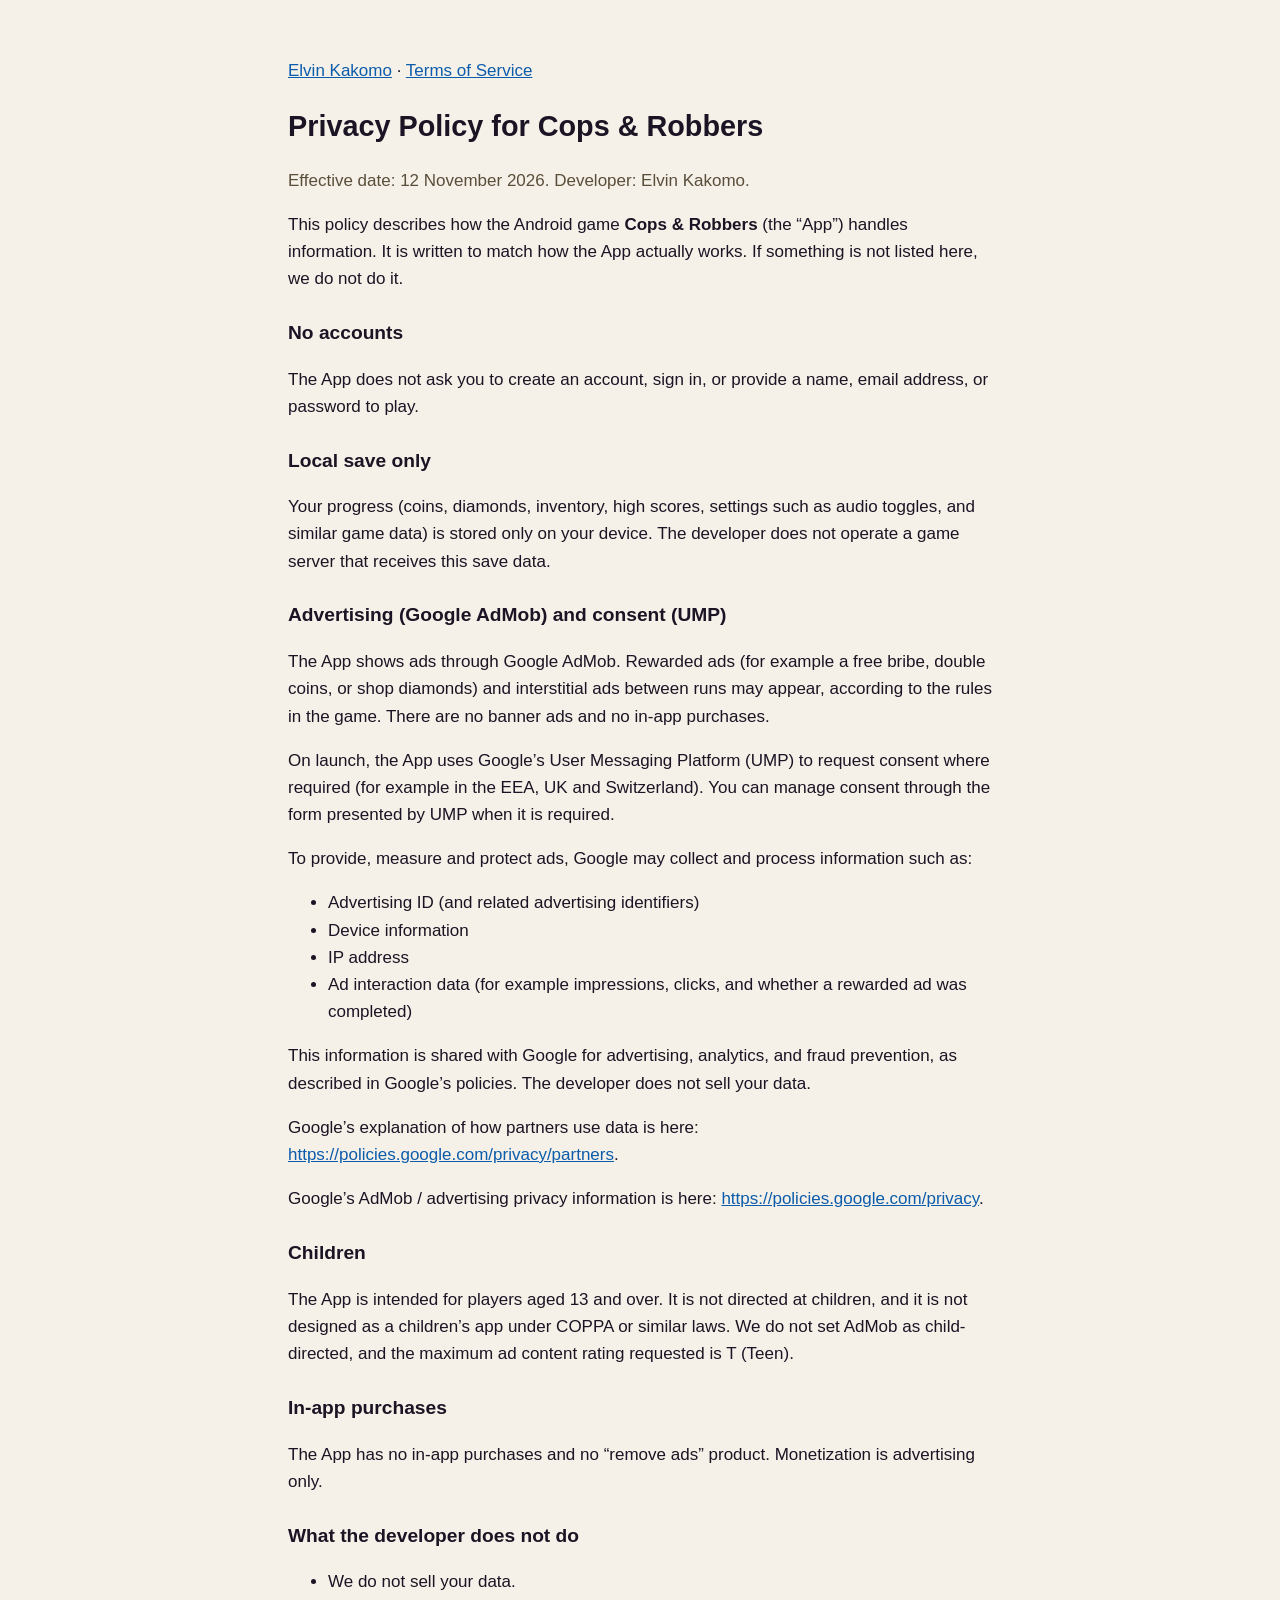
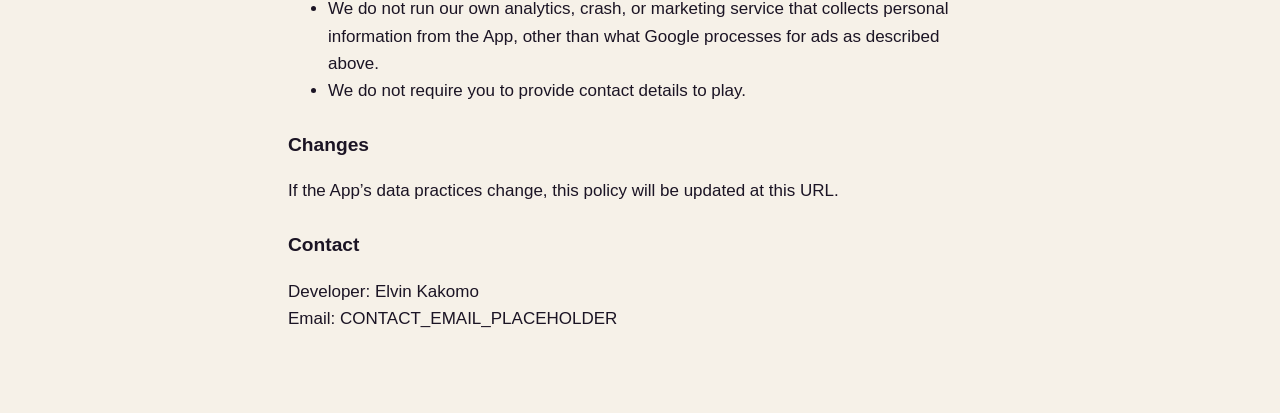
==== cops-and-robbers/privacy.html @ 9cc262f5 "Add developer site, Cops & Robbers privacy and terms, and app-ads.txt" ====
<!DOCTYPE html>
<html lang="en">
<head>
  <meta charset="utf-8">
  <meta name="viewport" content="width=device-width, initial-scale=1">
  <title>Privacy Policy — Cops &amp; Robbers</title>
  <style>
    body { margin:0; font: 17px/1.6 "Segoe UI", Roboto, Helvetica, Arial, sans-serif; color:#1b1424; background:#f6f1e8; }
    main { max-width: 44rem; margin: 0 auto; padding: 2.5rem 1.4rem 4rem; }
    h1 { font-size: 1.8rem; margin-bottom:.2rem; }
    h2 { font-size: 1.2rem; margin-top:1.6rem; }
    .meta { color:#5a4d3a; }
    a { color:#0b5cab; }
  </style>
</head>
<body>
  <main>
    <p><a href="../">Elvin Kakomo</a> · <a href="terms.html">Terms of Service</a></p>
    <h1>Privacy Policy for Cops &amp; Robbers</h1>
    <p class="meta">Effective date: 12 November 2026. Developer: Elvin Kakomo.</p>

    <p>This policy describes how the Android game <strong>Cops &amp; Robbers</strong> (the “App”) handles information. It is written to match how the App actually works. If something is not listed here, we do not do it.</p>

    <h2>No accounts</h2>
    <p>The App does not ask you to create an account, sign in, or provide a name, email address, or password to play.</p>

    <h2>Local save only</h2>
    <p>Your progress (coins, diamonds, inventory, high scores, settings such as audio toggles, and similar game data) is stored only on your device. The developer does not operate a game server that receives this save data.</p>

    <h2>Advertising (Google AdMob) and consent (UMP)</h2>
    <p>The App shows ads through Google AdMob. Rewarded ads (for example a free bribe, double coins, or shop diamonds) and interstitial ads between runs may appear, according to the rules in the game. There are no banner ads and no in-app purchases.</p>
    <p>On launch, the App uses Google’s User Messaging Platform (UMP) to request consent where required (for example in the EEA, UK and Switzerland). You can manage consent through the form presented by UMP when it is required.</p>
    <p>To provide, measure and protect ads, Google may collect and process information such as:</p>
    <ul>
      <li>Advertising ID (and related advertising identifiers)</li>
      <li>Device information</li>
      <li>IP address</li>
      <li>Ad interaction data (for example impressions, clicks, and whether a rewarded ad was completed)</li>
    </ul>
    <p>This information is shared with Google for advertising, analytics, and fraud prevention, as described in Google’s policies. The developer does not sell your data.</p>
    <p>Google’s explanation of how partners use data is here: <a href="https://policies.google.com/privacy/partners">https://policies.google.com/privacy/partners</a>.</p>
    <p>Google’s AdMob / advertising privacy information is here: <a href="https://policies.google.com/privacy">https://policies.google.com/privacy</a>.</p>

    <h2>Children</h2>
    <p>The App is intended for players aged 13 and over. It is not directed at children, and it is not designed as a children’s app under COPPA or similar laws. We do not set AdMob as child-directed, and the maximum ad content rating requested is T (Teen).</p>

    <h2>In-app purchases</h2>
    <p>The App has no in-app purchases and no “remove ads” product. Monetization is advertising only.</p>

    <h2>What the developer does not do</h2>
    <ul>
      <li>We do not sell your data.</li>
      <li>We do not run our own analytics, crash, or marketing service that collects personal information from the App, other than what Google processes for ads as described above.</li>
      <li>We do not require you to provide contact details to play.</li>
    </ul>

    <h2>Changes</h2>
    <p>If the App’s data practices change, this policy will be updated at this URL.</p>

    <h2>Contact</h2>
    <p>Developer: Elvin Kakomo<br>
    Email: CONTACT_EMAIL_PLACEHOLDER</p>
  </main>
</body>
</html>
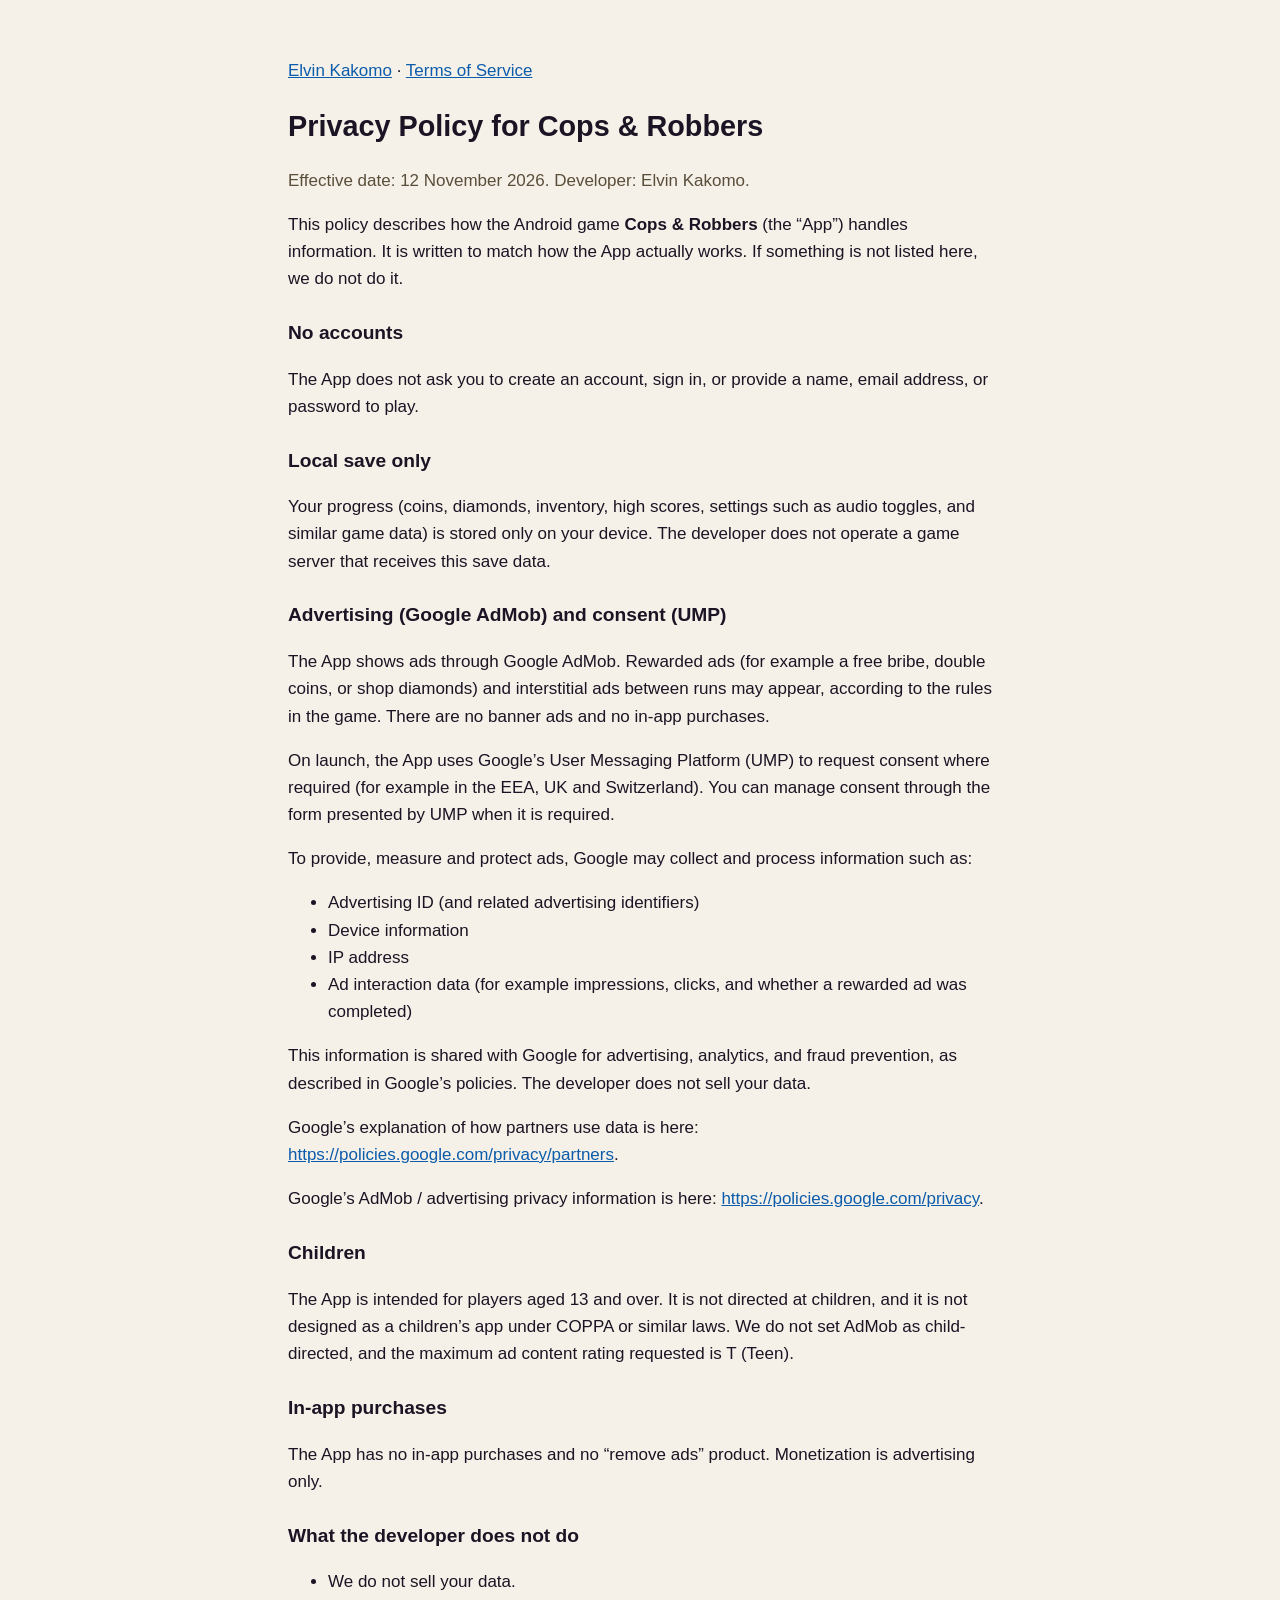
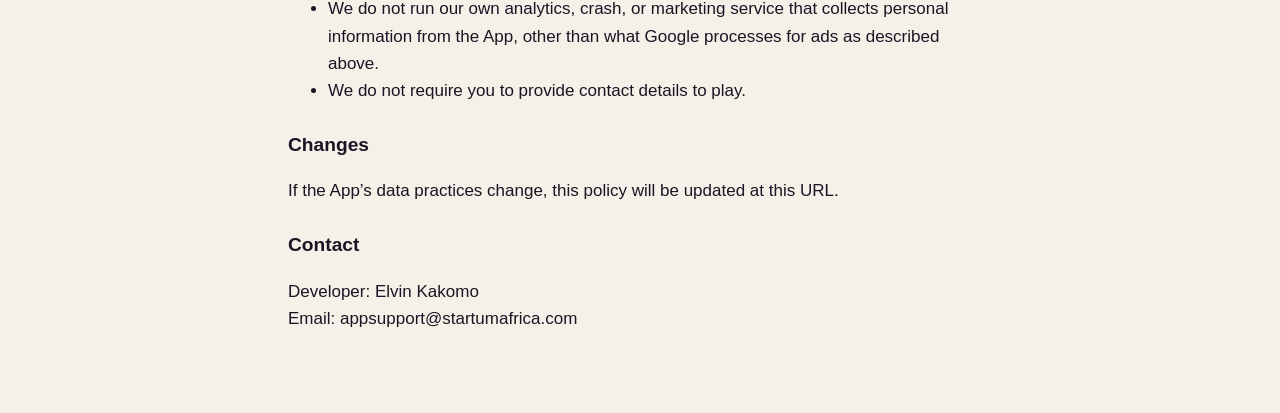
==== commit 854c6bbc: "Set Cops & Robbers support email to appsupport@startumafrica.com Privacy, terms, and the homepage no" ====
--- a/cops-and-robbers/privacy.html
+++ b/cops-and-robbers/privacy.html
@@ -59,7 +59,7 @@
 
     <h2>Contact</h2>
     <p>Developer: Elvin Kakomo<br>
-    Email: CONTACT_EMAIL_PLACEHOLDER</p>
+    Email: appsupport@startumafrica.com</p>
   </main>
 </body>
 </html>
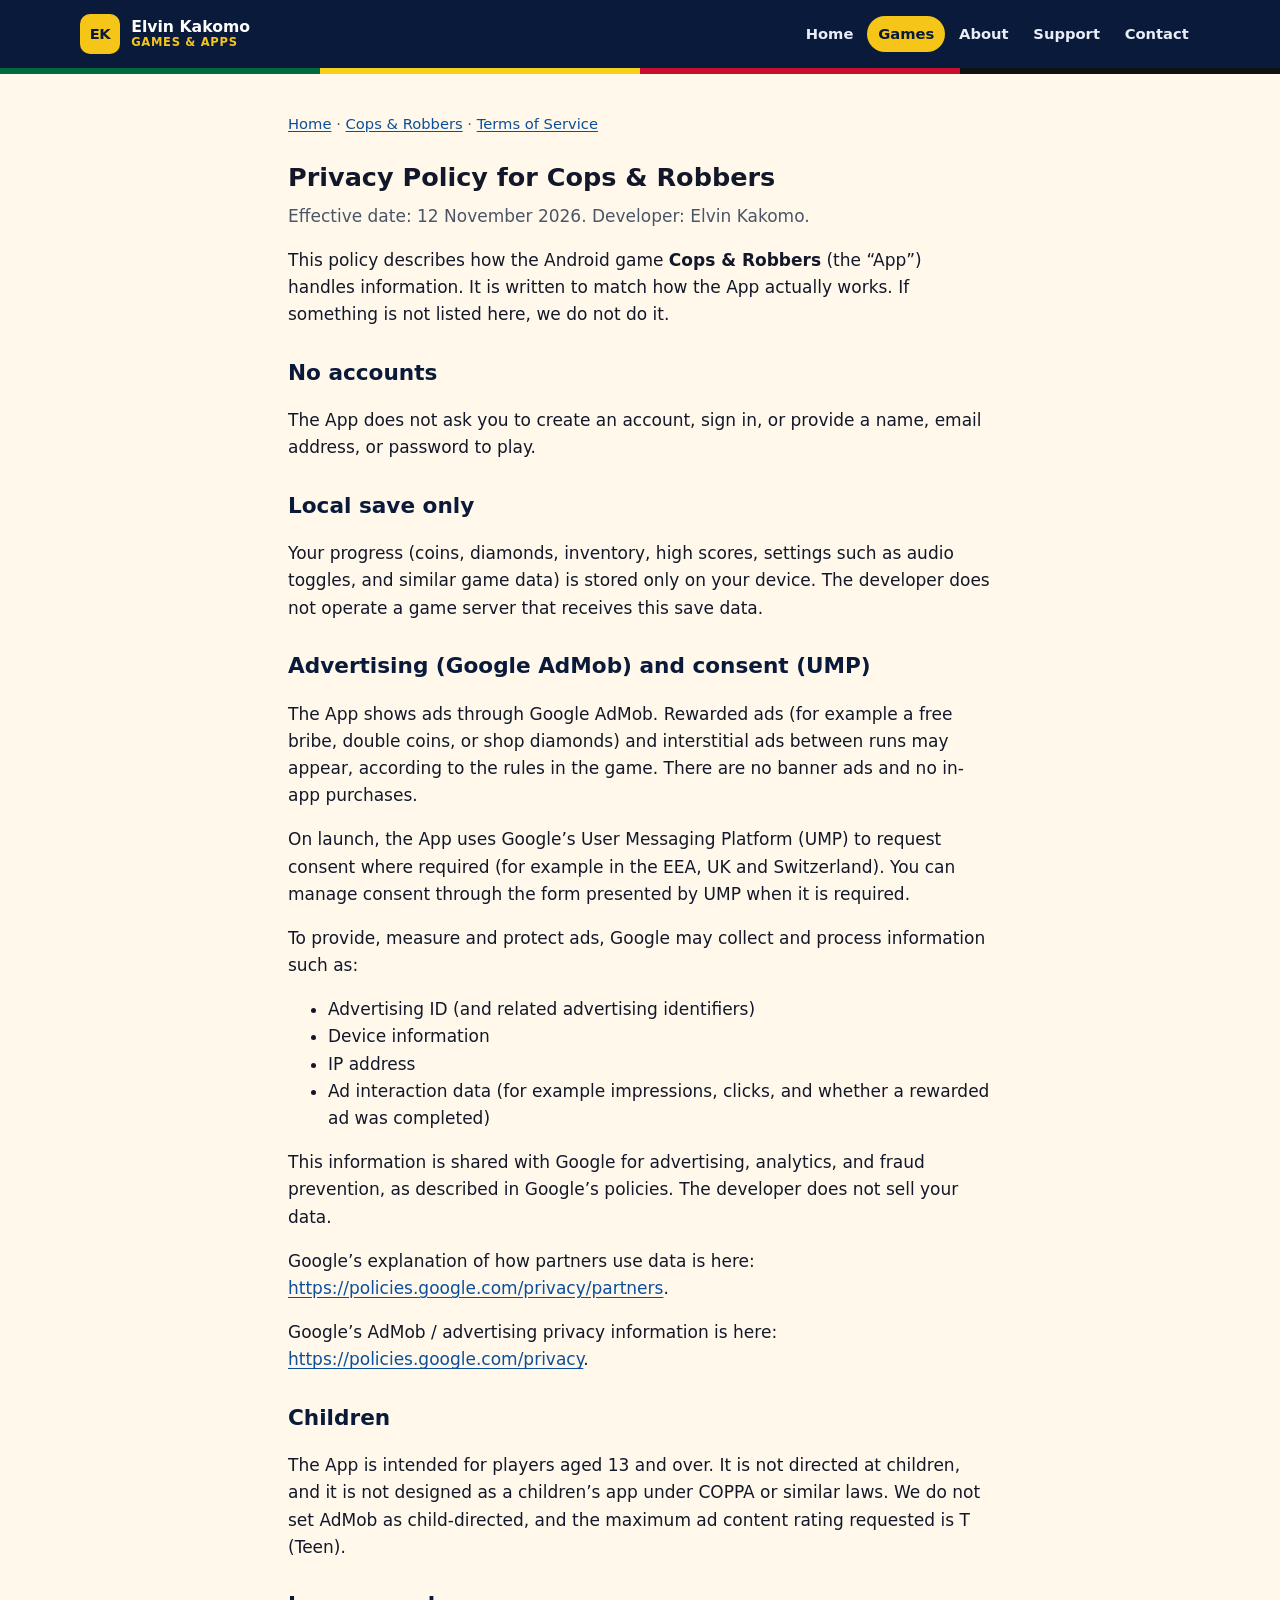
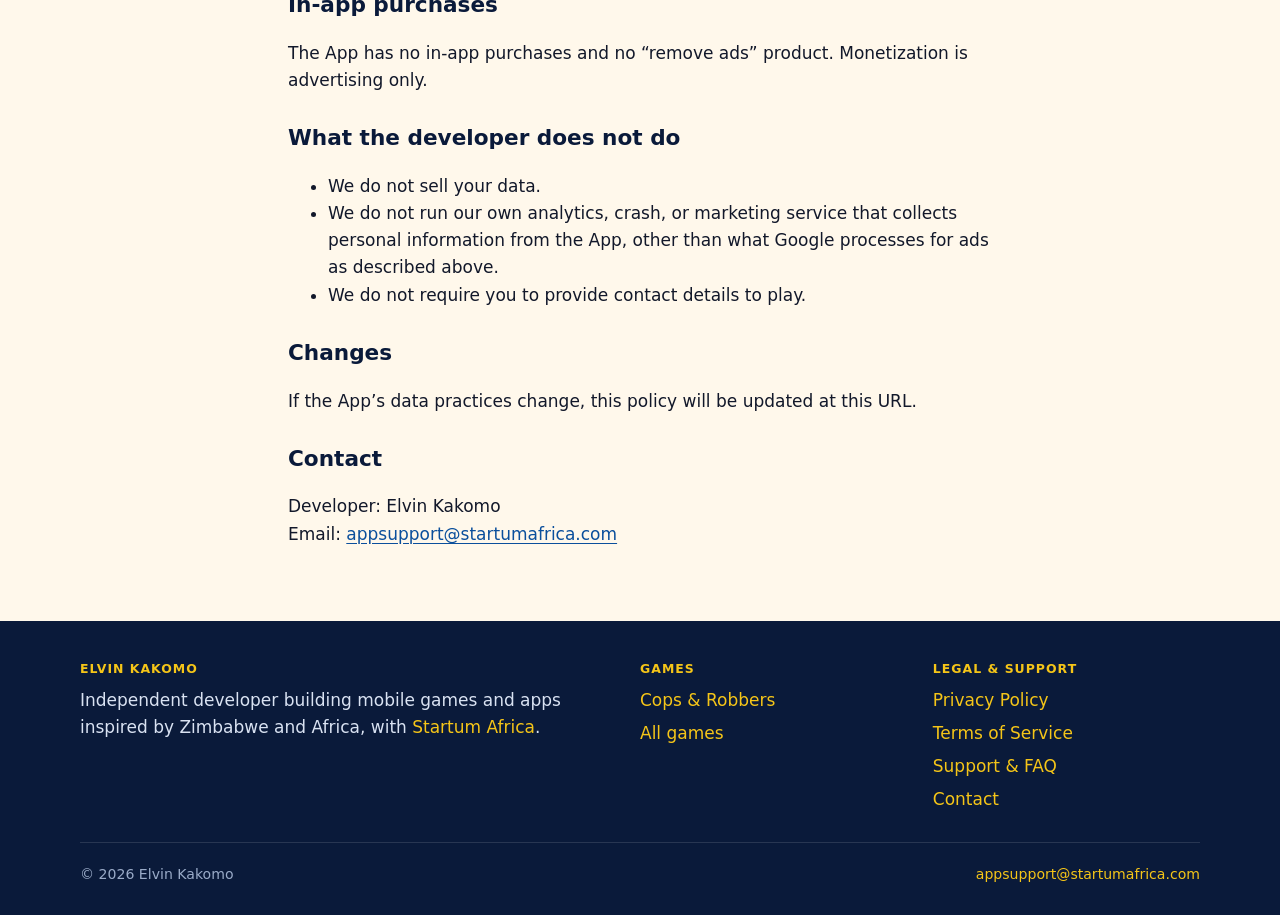
==== commit e753bf77: "Redesign the GitHub Pages site as a studio website. Turn elvinanesu.github.io into a professional de" ====
--- a/cops-and-robbers/privacy.html
+++ b/cops-and-robbers/privacy.html
@@ -3,63 +3,128 @@
 <head>
   <meta charset="utf-8">
   <meta name="viewport" content="width=device-width, initial-scale=1">
+  <meta name="theme-color" content="#0A1A3A">
   <title>Privacy Policy — Cops &amp; Robbers</title>
-  <style>
-    body { margin:0; font: 17px/1.6 "Segoe UI", Roboto, Helvetica, Arial, sans-serif; color:#1b1424; background:#f6f1e8; }
-    main { max-width: 44rem; margin: 0 auto; padding: 2.5rem 1.4rem 4rem; }
-    h1 { font-size: 1.8rem; margin-bottom:.2rem; }
-    h2 { font-size: 1.2rem; margin-top:1.6rem; }
-    .meta { color:#5a4d3a; }
-    a { color:#0b5cab; }
-  </style>
+  <meta name="description" content="Privacy Policy for the Android game Cops & Robbers by Elvin Kakomo. How the app handles advertising, local saves, and your data.">
+  <link rel="canonical" href="https://elvinanesu.github.io/cops-and-robbers/privacy.html">
+  <link rel="icon" href="/assets/img/favicon.ico" sizes="any">
+  <link rel="icon" type="image/png" sizes="32x32" href="/assets/img/favicon-32.png">
+  <link rel="apple-touch-icon" href="/assets/img/apple-touch-icon.png">
+  <meta property="og:type" content="website">
+  <meta property="og:site_name" content="Elvin Kakomo · Games &amp; Apps">
+  <meta property="og:title" content="Privacy Policy — Cops &amp; Robbers">
+  <meta property="og:description" content="Privacy Policy for the Android game Cops & Robbers by Elvin Kakomo. How the app handles advertising, local saves, and your data.">
+  <meta property="og:url" content="https://elvinanesu.github.io/cops-and-robbers/privacy.html">
+  <meta property="og:image" content="https://elvinanesu.github.io/assets/img/og-image.jpg">
+  <meta property="og:image:width" content="1200">
+  <meta property="og:image:height" content="630">
+  <meta property="og:image:alt" content="Cops &amp; Robbers — a Zimbabwe-inspired endless runner">
+  <meta name="twitter:card" content="summary_large_image">
+  <meta name="twitter:title" content="Privacy Policy — Cops &amp; Robbers">
+  <meta name="twitter:description" content="Privacy Policy for the Android game Cops & Robbers by Elvin Kakomo. How the app handles advertising, local saves, and your data.">
+  <meta name="twitter:image" content="https://elvinanesu.github.io/assets/img/og-image.jpg">
+  <link rel="stylesheet" href="/assets/css/style.css">
 </head>
 <body>
-  <main>
-    <p><a href="../">Elvin Kakomo</a> · <a href="terms.html">Terms of Service</a></p>
-    <h1>Privacy Policy for Cops &amp; Robbers</h1>
-    <p class="meta">Effective date: 12 November 2026. Developer: Elvin Kakomo.</p>
+  <a class="skip" href="#main">Skip to content</a>
+  <header class="site-header">
+    <div class="wrap header-bar">
+      <a class="brand" href="/">
+        <span class="brand-mark" aria-hidden="true">EK</span>
+        <span class="brand-text">
+          <span class="brand-name">Elvin Kakomo</span>
+          <span class="brand-tag">Games &amp; Apps</span>
+        </span>
+      </a>
+      <nav class="nav" aria-label="Primary">
+        <a href="/">Home</a>
+        <a href="/games.html" aria-current="page">Games</a>
+        <a href="/about.html">About</a>
+        <a href="/support.html">Support</a>
+        <a href="/contact.html">Contact</a>
+      </nav>
+    </div>
+    <div class="flag-stripe" aria-hidden="true"></div>
+  </header>
 
-    <p>This policy describes how the Android game <strong>Cops &amp; Robbers</strong> (the “App”) handles information. It is written to match how the App actually works. If something is not listed here, we do not do it.</p>
+  <main id="main">
+    <article class="wrap legal">
+      <p class="crumbs"><a href="/">Home</a> · <a href="/cops-and-robbers/">Cops &amp; Robbers</a> · <a href="terms.html">Terms of Service</a></p>
+      <h1>Privacy Policy for Cops &amp; Robbers</h1>
+      <p class="meta">Effective date: 12 November 2026. Developer: Elvin Kakomo.</p>
 
-    <h2>No accounts</h2>
-    <p>The App does not ask you to create an account, sign in, or provide a name, email address, or password to play.</p>
+      <p>This policy describes how the Android game <strong>Cops &amp; Robbers</strong> (the “App”) handles information. It is written to match how the App actually works. If something is not listed here, we do not do it.</p>
 
-    <h2>Local save only</h2>
-    <p>Your progress (coins, diamonds, inventory, high scores, settings such as audio toggles, and similar game data) is stored only on your device. The developer does not operate a game server that receives this save data.</p>
+      <h2>No accounts</h2>
+      <p>The App does not ask you to create an account, sign in, or provide a name, email address, or password to play.</p>
 
-    <h2>Advertising (Google AdMob) and consent (UMP)</h2>
-    <p>The App shows ads through Google AdMob. Rewarded ads (for example a free bribe, double coins, or shop diamonds) and interstitial ads between runs may appear, according to the rules in the game. There are no banner ads and no in-app purchases.</p>
-    <p>On launch, the App uses Google’s User Messaging Platform (UMP) to request consent where required (for example in the EEA, UK and Switzerland). You can manage consent through the form presented by UMP when it is required.</p>
-    <p>To provide, measure and protect ads, Google may collect and process information such as:</p>
-    <ul>
-      <li>Advertising ID (and related advertising identifiers)</li>
-      <li>Device information</li>
-      <li>IP address</li>
-      <li>Ad interaction data (for example impressions, clicks, and whether a rewarded ad was completed)</li>
-    </ul>
-    <p>This information is shared with Google for advertising, analytics, and fraud prevention, as described in Google’s policies. The developer does not sell your data.</p>
-    <p>Google’s explanation of how partners use data is here: <a href="https://policies.google.com/privacy/partners">https://policies.google.com/privacy/partners</a>.</p>
-    <p>Google’s AdMob / advertising privacy information is here: <a href="https://policies.google.com/privacy">https://policies.google.com/privacy</a>.</p>
+      <h2>Local save only</h2>
+      <p>Your progress (coins, diamonds, inventory, high scores, settings such as audio toggles, and similar game data) is stored only on your device. The developer does not operate a game server that receives this save data.</p>
 
-    <h2>Children</h2>
-    <p>The App is intended for players aged 13 and over. It is not directed at children, and it is not designed as a children’s app under COPPA or similar laws. We do not set AdMob as child-directed, and the maximum ad content rating requested is T (Teen).</p>
+      <h2>Advertising (Google AdMob) and consent (UMP)</h2>
+      <p>The App shows ads through Google AdMob. Rewarded ads (for example a free bribe, double coins, or shop diamonds) and interstitial ads between runs may appear, according to the rules in the game. There are no banner ads and no in-app purchases.</p>
+      <p>On launch, the App uses Google’s User Messaging Platform (UMP) to request consent where required (for example in the EEA, UK and Switzerland). You can manage consent through the form presented by UMP when it is required.</p>
+      <p>To provide, measure and protect ads, Google may collect and process information such as:</p>
+      <ul>
+        <li>Advertising ID (and related advertising identifiers)</li>
+        <li>Device information</li>
+        <li>IP address</li>
+        <li>Ad interaction data (for example impressions, clicks, and whether a rewarded ad was completed)</li>
+      </ul>
+      <p>This information is shared with Google for advertising, analytics, and fraud prevention, as described in Google’s policies. The developer does not sell your data.</p>
+      <p>Google’s explanation of how partners use data is here: <a href="https://policies.google.com/privacy/partners">https://policies.google.com/privacy/partners</a>.</p>
+      <p>Google’s AdMob / advertising privacy information is here: <a href="https://policies.google.com/privacy">https://policies.google.com/privacy</a>.</p>
 
-    <h2>In-app purchases</h2>
-    <p>The App has no in-app purchases and no “remove ads” product. Monetization is advertising only.</p>
+      <h2>Children</h2>
+      <p>The App is intended for players aged 13 and over. It is not directed at children, and it is not designed as a children’s app under COPPA or similar laws. We do not set AdMob as child-directed, and the maximum ad content rating requested is T (Teen).</p>
 
-    <h2>What the developer does not do</h2>
-    <ul>
-      <li>We do not sell your data.</li>
-      <li>We do not run our own analytics, crash, or marketing service that collects personal information from the App, other than what Google processes for ads as described above.</li>
-      <li>We do not require you to provide contact details to play.</li>
-    </ul>
+      <h2>In-app purchases</h2>
+      <p>The App has no in-app purchases and no “remove ads” product. Monetization is advertising only.</p>
 
-    <h2>Changes</h2>
-    <p>If the App’s data practices change, this policy will be updated at this URL.</p>
+      <h2>What the developer does not do</h2>
+      <ul>
+        <li>We do not sell your data.</li>
+        <li>We do not run our own analytics, crash, or marketing service that collects personal information from the App, other than what Google processes for ads as described above.</li>
+        <li>We do not require you to provide contact details to play.</li>
+      </ul>
 
-    <h2>Contact</h2>
-    <p>Developer: Elvin Kakomo<br>
-    Email: appsupport@startumafrica.com</p>
+      <h2>Changes</h2>
+      <p>If the App’s data practices change, this policy will be updated at this URL.</p>
+
+      <h2>Contact</h2>
+      <p>Developer: Elvin Kakomo<br>
+      Email: <a href="mailto:appsupport@startumafrica.com">appsupport@startumafrica.com</a></p>
+    </article>
   </main>
+  <footer class="site-footer">
+    <div class="wrap">
+      <div class="footer-grid">
+        <div>
+          <h2>Elvin Kakomo</h2>
+          <p>Independent developer building mobile games and apps inspired by Zimbabwe and Africa, with <a href="https://startumafrica.com">Startum Africa</a>.</p>
+        </div>
+        <div>
+          <h2>Games</h2>
+          <ul class="footer-links">
+            <li><a href="/cops-and-robbers/">Cops &amp; Robbers</a></li>
+            <li><a href="/games.html">All games</a></li>
+          </ul>
+        </div>
+        <div>
+          <h2>Legal &amp; support</h2>
+          <ul class="footer-links">
+            <li><a href="/cops-and-robbers/privacy.html">Privacy Policy</a></li>
+            <li><a href="/cops-and-robbers/terms.html">Terms of Service</a></li>
+            <li><a href="/support.html">Support &amp; FAQ</a></li>
+            <li><a href="/contact.html">Contact</a></li>
+          </ul>
+        </div>
+      </div>
+      <div class="footer-bottom">
+        <p>© 2026 Elvin Kakomo</p>
+        <p><a href="mailto:appsupport@startumafrica.com">appsupport@startumafrica.com</a></p>
+      </div>
+    </div>
+  </footer>
 </body>
 </html>
--- a/assets/css/style.css
+++ b/assets/css/style.css
@@ -0,0 +1,746 @@
+/* Elvin Kakomo · Games & Apps — shared studio styles */
+:root {
+  --navy: #0a1a3a;
+  --navy-2: #132a5c;
+  --navy-3: #1c3a73;
+  --ink: #12182a;
+  --muted: #4a5568;
+  --gold: #f5c518;
+  --gold-soft: #ffe36a;
+  --gold-deep: #c9a014;
+  --cream: #fff8eb;
+  --cream-2: #f3ead6;
+  --card: #ffffff;
+  --line: #e4d9c2;
+  --flag-green: #006b3f;
+  --flag-yellow: #f7d117;
+  --flag-red: #c8102e;
+  --flag-black: #111111;
+  --link: #0b4f9c;
+  --danger: #c8102e;
+  --radius: 18px;
+  --shadow: 0 10px 30px rgba(10, 26, 58, 0.12);
+  --shadow-lg: 0 22px 50px rgba(10, 26, 58, 0.18);
+  --header-h: 4.25rem;
+  --font: "Segoe UI", "Avenir Next", "Helvetica Neue", ui-sans-serif, system-ui, sans-serif;
+  --max: 1120px;
+  --focus: 0 0 0 3px var(--cream), 0 0 0 6px var(--gold);
+}
+
+*,
+*::before,
+*::after { box-sizing: border-box; }
+
+html { scroll-behavior: smooth; }
+
+html:focus-within { scroll-behavior: smooth; }
+
+@media (prefers-reduced-motion: reduce) {
+  html { scroll-behavior: auto; }
+  *, *::before, *::after {
+    animation-duration: 0.01ms !important;
+    animation-iteration-count: 1 !important;
+    transition-duration: 0.01ms !important;
+    scroll-behavior: auto !important;
+  }
+}
+
+body {
+  margin: 0;
+  font-family: var(--font);
+  font-size: 1.0625rem;
+  line-height: 1.6;
+  color: var(--ink);
+  background: var(--cream);
+  min-height: 100vh;
+  display: flex;
+  flex-direction: column;
+}
+
+img { max-width: 100%; height: auto; display: block; }
+
+a { color: var(--link); text-underline-offset: 0.15em; }
+
+a:hover { color: var(--navy-2); }
+
+:focus-visible {
+  outline: 3px solid var(--gold);
+  outline-offset: 3px;
+}
+
+.skip {
+  position: absolute;
+  left: 0.75rem;
+  top: -3.5rem;
+  z-index: 100;
+  background: var(--gold);
+  color: var(--navy);
+  font-weight: 700;
+  padding: 0.5rem 0.9rem;
+  border-radius: 8px;
+  text-decoration: none;
+}
+
+.skip:focus { top: 0.75rem; }
+
+.wrap {
+  width: min(var(--max), calc(100% - 2rem));
+  margin-inline: auto;
+}
+
+/* ---------- Header ---------- */
+.site-header {
+  background: var(--navy);
+  color: #fff;
+  position: sticky;
+  top: 0;
+  z-index: 50;
+}
+
+.header-bar {
+  display: flex;
+  align-items: center;
+  justify-content: space-between;
+  gap: 1rem;
+  min-height: var(--header-h);
+  flex-wrap: wrap;
+  padding: 0.55rem 0;
+}
+
+.brand {
+  display: flex;
+  align-items: center;
+  gap: 0.7rem;
+  text-decoration: none;
+  color: #fff;
+  min-width: 0;
+}
+
+.brand:hover { color: #fff; }
+
+.brand-mark {
+  flex: 0 0 auto;
+  width: 2.5rem;
+  height: 2.5rem;
+  border-radius: 10px;
+  background: var(--gold);
+  color: var(--navy);
+  font-weight: 800;
+  font-size: 0.92rem;
+  letter-spacing: -0.03em;
+  display: grid;
+  place-items: center;
+  line-height: 1;
+}
+
+.brand-text { display: flex; flex-direction: column; line-height: 1.15; }
+
+.brand-name { font-weight: 700; font-size: 0.98rem; }
+
+.brand-tag {
+  font-size: 0.72rem;
+  letter-spacing: 0.06em;
+  text-transform: uppercase;
+  color: var(--gold);
+  font-weight: 650;
+}
+
+.nav {
+  display: flex;
+  flex-wrap: wrap;
+  gap: 0.15rem 0.15rem;
+}
+
+.nav a {
+  color: #e8eef8;
+  text-decoration: none;
+  font-weight: 600;
+  font-size: 0.92rem;
+  padding: 0.4rem 0.7rem;
+  border-radius: 999px;
+}
+
+.nav a:hover { background: rgba(255, 255, 255, 0.08); color: #fff; }
+
+.nav a[aria-current="page"] {
+  background: var(--gold);
+  color: var(--navy);
+}
+
+.flag-stripe {
+  height: 6px;
+  background: linear-gradient(
+    90deg,
+    var(--flag-green) 0 25%,
+    var(--flag-yellow) 25% 50%,
+    var(--flag-red) 50% 75%,
+    var(--flag-black) 75% 100%
+  );
+}
+
+/* ---------- Footer ---------- */
+.site-footer {
+  margin-top: auto;
+  background: var(--navy);
+  color: #d9e2f2;
+  padding: 2.4rem 0 1.6rem;
+}
+
+.footer-grid {
+  display: grid;
+  gap: 1.6rem;
+}
+
+.site-footer a { color: var(--gold); text-decoration: none; }
+
+.site-footer a:hover { text-decoration: underline; color: var(--gold-soft); }
+
+.site-footer h2 {
+  margin: 0 0 0.5rem;
+  font-size: 0.78rem;
+  letter-spacing: 0.08em;
+  text-transform: uppercase;
+  color: var(--gold);
+}
+
+.site-footer p { margin: 0.25rem 0; }
+
+.footer-links {
+  list-style: none;
+  margin: 0;
+  padding: 0;
+  display: flex;
+  flex-direction: column;
+  gap: 0.35rem;
+}
+
+.footer-bottom {
+  margin-top: 1.8rem;
+  padding-top: 1rem;
+  border-top: 1px solid rgba(255, 255, 255, 0.12);
+  font-size: 0.88rem;
+  color: #9aabc8;
+  display: flex;
+  flex-wrap: wrap;
+  gap: 0.4rem 1rem;
+  justify-content: space-between;
+}
+
+/* ---------- Buttons ---------- */
+.btn {
+  display: inline-flex;
+  align-items: center;
+  justify-content: center;
+  gap: 0.45rem;
+  font: inherit;
+  font-weight: 700;
+  font-size: 0.98rem;
+  line-height: 1.2;
+  text-decoration: none;
+  border-radius: 999px;
+  padding: 0.75rem 1.25rem;
+  border: 2px solid transparent;
+  cursor: pointer;
+}
+
+.btn-gold {
+  background: var(--gold);
+  color: var(--navy);
+}
+
+.btn-gold:hover { background: var(--gold-soft); color: var(--navy); }
+
+.btn-ghost {
+  background: transparent;
+  color: #fff;
+  border-color: rgba(255, 255, 255, 0.45);
+}
+
+.btn-ghost:hover { background: rgba(255, 255, 255, 0.08); color: #fff; }
+
+.btn-navy {
+  background: var(--navy);
+  color: #fff;
+}
+
+.btn-navy:hover { background: var(--navy-2); color: #fff; }
+
+.btn-play {
+  background: var(--gold);
+  color: var(--navy);
+  min-width: 16rem;
+}
+
+/* Easy to re-enable: remove .is-disabled, aria-disabled and tabindex="-1". */
+.btn-play.is-disabled,
+a.btn-play[aria-disabled="true"] {
+  pointer-events: none;
+  cursor: not-allowed;
+  background: #d9c98a;
+  color: #3d3520;
+  box-shadow: none;
+  opacity: 0.95;
+}
+
+.actions { display: flex; flex-wrap: wrap; gap: 0.7rem; }
+
+/* ---------- Hero ---------- */
+.hero {
+  background:
+    radial-gradient(1200px 400px at 80% -10%, rgba(245, 197, 24, 0.18), transparent 55%),
+    linear-gradient(180deg, var(--navy) 0%, #0c224d 70%, #10284f 100%);
+  color: #fff;
+  padding: 2.4rem 0 3rem;
+}
+
+.hero-grid {
+  display: grid;
+  gap: 2rem;
+  align-items: center;
+}
+
+.kicker {
+  display: inline-block;
+  margin: 0 0 0.7rem;
+  font-size: 0.78rem;
+  font-weight: 700;
+  letter-spacing: 0.12em;
+  text-transform: uppercase;
+  color: var(--gold);
+}
+
+.hero h1 {
+  margin: 0 0 0.8rem;
+  font-size: clamp(2rem, 6vw, 3.35rem);
+  line-height: 1.08;
+  letter-spacing: -0.03em;
+}
+
+.hero .lead {
+  margin: 0 0 1.4rem;
+  font-size: 1.12rem;
+  color: #d5deee;
+  max-width: 38rem;
+}
+
+.hero-art {
+  justify-self: center;
+  width: min(100%, 22rem);
+}
+
+.hero-art img {
+  width: 100%;
+  border-radius: 28px;
+  box-shadow: var(--shadow-lg);
+  background: #0b1c40;
+}
+
+/* ---------- Page sections ---------- */
+main { flex: 1 0 auto; }
+
+.section { padding: 3rem 0; }
+
+.section-head {
+  display: flex;
+  align-items: end;
+  justify-content: space-between;
+  gap: 1rem;
+  flex-wrap: wrap;
+  margin-bottom: 1.4rem;
+}
+
+.section h1,
+.page-title {
+  margin: 0 0 0.6rem;
+  font-size: clamp(1.8rem, 4vw, 2.5rem);
+  letter-spacing: -0.03em;
+  line-height: 1.15;
+  color: var(--navy);
+}
+
+.section h2,
+.legal h2 {
+  margin: 0 0 0.7rem;
+  font-size: 1.35rem;
+  color: var(--navy);
+}
+
+.section h3 { margin: 0 0 0.4rem; color: var(--navy); font-size: 1.05rem; }
+
+.lede {
+  margin: 0 0 1.2rem;
+  color: var(--muted);
+  font-size: 1.08rem;
+  max-width: 42rem;
+}
+
+.page-hero {
+  background: var(--navy);
+  color: #fff;
+  padding: 2rem 0 2.2rem;
+}
+
+.page-hero h1 { color: #fff; margin: 0 0 0.45rem; }
+
+.page-hero .lede { color: #c9d4e8; margin: 0; }
+
+/* ---------- Cards ---------- */
+.feature-card {
+  display: grid;
+  background: var(--card);
+  border: 1px solid var(--line);
+  border-radius: calc(var(--radius) + 6px);
+  overflow: hidden;
+  box-shadow: var(--shadow);
+}
+
+.feature-card .art { background: var(--navy); }
+
+.feature-card .art img { width: 100%; }
+
+.feature-card .body {
+  padding: 1.25rem 1.3rem 1.5rem;
+  display: grid;
+  gap: 0.7rem;
+  align-content: start;
+}
+
+.feature-card .title-row {
+  display: flex;
+  gap: 0.85rem;
+  align-items: center;
+}
+
+.feature-card .title-row img {
+  width: 3.5rem;
+  height: 3.5rem;
+  border-radius: 14px;
+  box-shadow: 0 4px 12px rgba(10, 26, 58, 0.2);
+}
+
+.feature-card h2,
+.feature-card h3 { margin: 0; }
+
+.feature-card p { margin: 0; color: var(--muted); }
+
+.badge {
+  display: inline-block;
+  font-size: 0.7rem;
+  font-weight: 800;
+  letter-spacing: 0.05em;
+  text-transform: uppercase;
+  background: var(--cream-2);
+  color: var(--navy);
+  border-radius: 999px;
+  padding: 0.22rem 0.58rem;
+  white-space: nowrap;
+}
+
+.badge-soon {
+  background: var(--gold);
+  color: var(--navy);
+}
+
+/* ---------- Feature lists / zones ---------- */
+.grid-3,
+.grid-2,
+.faq {
+  display: grid;
+  gap: 1rem;
+}
+
+.panel {
+  background: var(--card);
+  border: 1px solid var(--line);
+  border-radius: var(--radius);
+  padding: 1.15rem 1.2rem 1.25rem;
+  box-shadow: 0 6px 18px rgba(10, 26, 58, 0.06);
+}
+
+.panel p:last-child { margin-bottom: 0; }
+
+.icon-list {
+  list-style: none;
+  margin: 0;
+  padding: 0;
+  display: grid;
+  gap: 0.85rem;
+}
+
+.icon-list li {
+  background: var(--card);
+  border: 1px solid var(--line);
+  border-radius: var(--radius);
+  padding: 1rem 1.1rem 1rem 1.15rem;
+}
+
+.icon-list strong { display: block; color: var(--navy); margin-bottom: 0.15rem; }
+
+.icon-list span { color: var(--muted); }
+
+/* ---------- Gallery ---------- */
+.gallery {
+  list-style: none;
+  margin: 0;
+  padding: 0;
+  display: grid;
+  grid-template-columns: repeat(2, 1fr);
+  gap: 0.9rem;
+}
+
+.gallery figure { margin: 0; }
+
+.gallery img {
+  width: 100%;
+  border-radius: 22px;
+  box-shadow: var(--shadow);
+  background: #111;
+  border: 3px solid var(--navy);
+}
+
+.gallery figcaption {
+  margin-top: 0.45rem;
+  text-align: center;
+  font-size: 0.85rem;
+  font-weight: 650;
+  color: var(--muted);
+}
+
+/* ---------- Game page banner ---------- */
+.game-banner {
+  position: relative;
+  background: var(--navy);
+  overflow: hidden;
+}
+
+.game-banner img.banner {
+  width: 100%;
+  height: auto;
+  display: block;
+}
+
+.game-intro {
+  display: grid;
+  gap: 1rem;
+  margin-top: -2.2rem;
+  position: relative;
+  z-index: 2;
+}
+
+.game-intro .card {
+  background: var(--card);
+  border-radius: calc(var(--radius) + 4px);
+  border: 1px solid var(--line);
+  box-shadow: var(--shadow-lg);
+  padding: 1.2rem;
+  display: grid;
+  gap: 1rem;
+}
+
+.game-identity {
+  display: flex;
+  gap: 1rem;
+  align-items: center;
+}
+
+.game-identity img {
+  width: 5.5rem;
+  height: 5.5rem;
+  border-radius: 20px;
+  box-shadow: var(--shadow);
+  background: var(--navy);
+  flex: 0 0 auto;
+}
+
+.game-identity h1 { margin: 0 0 0.35rem; font-size: clamp(1.5rem, 4vw, 2.1rem); }
+
+.pkg {
+  font-family: ui-monospace, "Cascadia Code", "Segoe UI Mono", Menlo, Consolas, monospace;
+  font-size: 0.75rem;
+  color: var(--muted);
+  overflow-wrap: anywhere;
+}
+
+.note {
+  font-size: 0.92rem;
+  color: var(--muted);
+  margin: 0;
+}
+
+/* ---------- Contact ---------- */
+.contact-list {
+  list-style: none;
+  margin: 0;
+  padding: 0;
+  display: grid;
+  gap: 0.8rem;
+}
+
+.contact-list li {
+  background: var(--card);
+  border: 1px solid var(--line);
+  border-radius: var(--radius);
+  padding: 1.1rem 1.2rem;
+}
+
+.contact-list dt,
+.contact-list .label {
+  font-size: 0.78rem;
+  font-weight: 700;
+  letter-spacing: 0.06em;
+  text-transform: uppercase;
+  color: var(--muted);
+  margin: 0 0 0.2rem;
+}
+
+.contact-list a { font-weight: 700; font-size: 1.1rem; text-decoration: none; }
+
+.contact-list a:hover { text-decoration: underline; }
+
+/* ---------- FAQ ---------- */
+.faq details {
+  background: var(--card);
+  border: 1px solid var(--line);
+  border-radius: var(--radius);
+  padding: 0.2rem 1.1rem;
+}
+
+.faq summary {
+  cursor: pointer;
+  font-weight: 700;
+  color: var(--navy);
+  padding: 0.95rem 0;
+  list-style: none;
+}
+
+.faq summary::-webkit-details-marker { display: none; }
+
+.faq summary::after {
+  content: "+";
+  float: right;
+  color: var(--gold-deep);
+  font-weight: 800;
+  font-size: 1.2rem;
+  line-height: 1;
+}
+
+.faq details[open] summary::after { content: "–"; }
+
+.faq details p { margin: 0 0 1rem; color: var(--muted); }
+
+/* ---------- Legal ---------- */
+.legal {
+  max-width: 44rem;
+  padding: 2.4rem 0 3.5rem;
+}
+
+.legal .crumbs {
+  font-size: 0.92rem;
+  margin: 0 0 1rem;
+  color: var(--muted);
+}
+
+.legal .crumbs a { color: var(--link); }
+
+.legal .meta { color: var(--muted); margin-top: 0; }
+
+.legal h1 { margin-bottom: 0.3rem; }
+
+.legal h2 { margin-top: 1.7rem; }
+
+/* ---------- Utilities ---------- */
+.muted { color: var(--muted); }
+
+.center { text-align: center; }
+
+.sr-only {
+  position: absolute;
+  width: 1px;
+  height: 1px;
+  padding: 0;
+  margin: -1px;
+  overflow: hidden;
+  clip: rect(0, 0, 0, 0);
+  white-space: nowrap;
+  border: 0;
+}
+
+/* ---------- Responsive ---------- */
+@media (min-width: 640px) {
+  .gallery { grid-template-columns: repeat(3, 1fr); }
+  .grid-2 { grid-template-columns: 1fr 1fr; }
+  .footer-grid { grid-template-columns: 2fr 1fr 1fr; }
+}
+
+@media (min-width: 860px) {
+  .hero { padding: 3.2rem 0 3.6rem; }
+  .hero-grid { grid-template-columns: 1.15fr 0.85fr; gap: 3rem; }
+  .feature-card { grid-template-columns: 1.35fr 1fr; }
+  .feature-card.feature-card-rev { grid-template-columns: 1fr 1.35fr; }
+  .feature-card.feature-card-rev .art { order: 2; }
+  .grid-3 { grid-template-columns: repeat(3, 1fr); }
+  .gallery { grid-template-columns: repeat(4, 1fr); gap: 1.1rem; }
+  .gallery li:last-child:nth-child(7) { grid-column: auto; }
+  .game-intro .card {
+    grid-template-columns: 1fr auto;
+    align-items: center;
+    padding: 1.4rem 1.5rem;
+  }
+  .header-bar { flex-wrap: nowrap; }
+}
+
+@media (min-width: 1100px) {
+  .gallery { grid-template-columns: repeat(7, 1fr); }
+}
+
+.prose { max-width: 44rem; }
+
+.btn-outline {
+  background: transparent;
+  color: var(--navy);
+  border-color: var(--line);
+}
+.btn-outline:hover { background: var(--cream-2); color: var(--navy); }
+
+.hero .kicker a { color: var(--gold); text-decoration: none; }
+.hero .kicker a:hover { text-decoration: underline; color: var(--gold-soft); }
+
+.game-identity > div { min-width: 0; flex: 1 1 12rem; }
+
+/* Mobile: brand on top, all five nav links on one even row */
+@media (max-width: 800px) {
+  .header-bar {
+    flex-direction: column;
+    align-items: stretch;
+    gap: 0.3rem;
+    padding: 0.65rem 0 0.4rem;
+  }
+  .nav {
+    width: 100%;
+    justify-content: space-between;
+    gap: 0;
+  }
+  .nav a {
+    text-align: center;
+    padding: 0.38rem 0.25rem;
+    font-size: 0.8rem;
+    flex: 1 1 0;
+  }
+}
+
+/* Mobile gallery: horizontal snap scroll, no orphan tile */
+@media (max-width: 639px) {
+  .gallery {
+    display: flex;
+    overflow-x: auto;
+    scroll-snap-type: x mandatory;
+    gap: 0.8rem;
+    padding-bottom: 0.5rem;
+    grid-template-columns: none;
+    -webkit-overflow-scrolling: touch;
+  }
+  .gallery li {
+    flex: 0 0 58%;
+    scroll-snap-align: start;
+  }
+}
